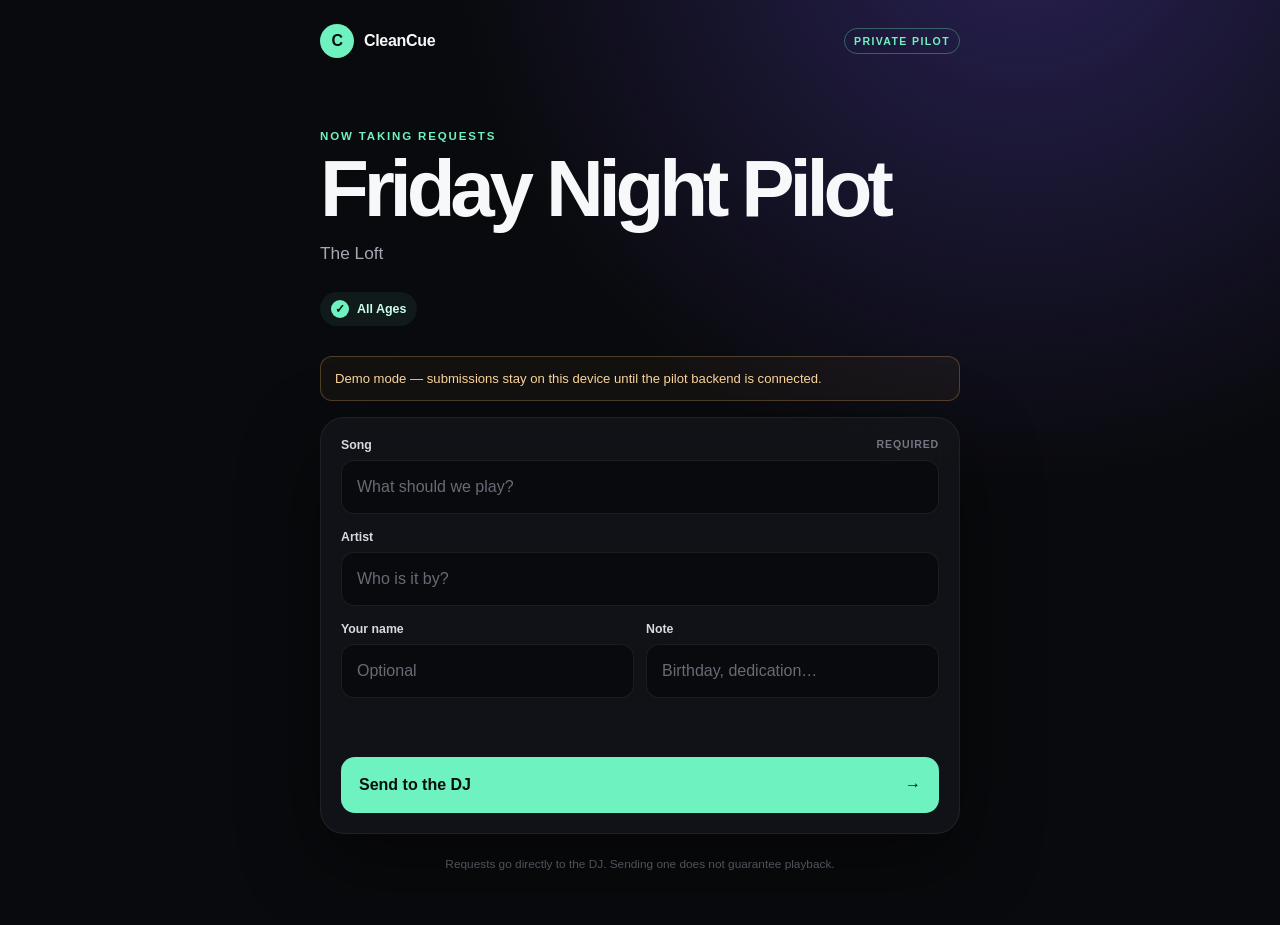
==== index.html @ ea178cd6 "Deploy CleanCue guest pilot" ====
<!doctype html>
<html lang="en">
  <head>
    <meta charset="UTF-8" />
    <meta name="viewport" content="width=device-width, initial-scale=1.0, viewport-fit=cover" />
    <meta name="theme-color" content="#090a0d" />
    <meta name="description" content="Send a private song request to the DJ with CleanCue." />
    <link rel="manifest" href="./manifest.webmanifest" />
    <link rel="icon" href="./icon.svg" type="image/svg+xml" />
    <title>Request a song • CleanCue</title>
    <script type="module" crossorigin src="./assets/index-B1wdtWfF.js"></script>
    <link rel="stylesheet" crossorigin href="./assets/index-32CovUu0.css">
  </head>
  <body>
    <main id="app"></main>
  </body>
</html>
---- assets/index-32CovUu0.css ----
:root{color-scheme:dark;font-family:Inter,ui-sans-serif,-apple-system,BlinkMacSystemFont,SF Pro Display,sans-serif;background:#090a0d;color:#f7f8fa}*{box-sizing:border-box}body{margin:0;min-height:100vh;background:radial-gradient(circle at 80% -10%,#282153 0,transparent 36rem),#090a0d}button,input{font:inherit}.shell{width:min(100%,680px);min-height:100vh;margin:0 auto;padding:max(24px,env(safe-area-inset-top)) 20px max(30px,env(safe-area-inset-bottom))}.brand{display:flex;align-items:center;gap:10px;font-weight:750;letter-spacing:-.02em}.mark{display:grid;place-items:center;width:34px;height:34px;border-radius:50%;background:#6ef2c0;color:#07100d}.pilot{margin-left:auto;color:#6ef2c0;font-size:.66rem;letter-spacing:.13em;border:1px solid #6ef2c055;border-radius:99px;padding:6px 9px}.hero{padding:72px 0 30px}.eyebrow{margin:0 0 9px;color:#6ef2c0;font-weight:800;font-size:.72rem;letter-spacing:.16em}h1{margin:0;font-size:clamp(2.75rem,13vw,5rem);line-height:.94;letter-spacing:-.065em}.venue{color:#a5a8b2;font-size:1.08rem}.profile{display:inline-flex;gap:8px;align-items:center;margin-top:10px;padding:8px 11px;border-radius:99px;background:#6ef2c012;color:#caffed;font-size:.78rem;font-weight:700}.shield{display:grid;place-items:center;width:18px;height:18px;border-radius:50%;background:#6ef2c0;color:#07100d}.demo{margin-bottom:16px;padding:12px 14px;border:1px solid #ffc36940;border-radius:12px;background:#ffc3690c;color:#ffd99e;font-size:.82rem;line-height:1.45}form,.state,.success{padding:20px;border:1px solid #ffffff10;border-radius:24px;background:#14161bcf;-webkit-backdrop-filter:blur(16px);backdrop-filter:blur(16px);box-shadow:0 28px 80px #0007}.field{margin-bottom:16px}label{display:flex;justify-content:space-between;margin-bottom:8px;font-size:.77rem;font-weight:750;color:#d8dae1}label span{font-size:.66rem;color:#737784;text-transform:uppercase;letter-spacing:.08em}input{width:100%;min-height:54px;padding:0 15px;border:1px solid #ffffff14;border-radius:13px;background:#090a0d;color:#fff;outline:none}input:focus{border-color:#6ef2c0;box-shadow:0 0 0 3px #6ef2c018}input::placeholder{color:#686b76}.two{display:grid;grid-template-columns:1fr 1fr;gap:12px}.trap{position:absolute;left:-9999px}.error{min-height:1.2em;color:#ff7e87;font-size:.85rem}button{display:flex;justify-content:space-between;align-items:center;width:100%;min-height:56px;padding:0 18px;border:0;border-radius:14px;background:#6ef2c0;color:#06100d;font-weight:800;cursor:pointer}button:disabled{opacity:.55;cursor:wait}.success{padding:38px 24px;text-align:center}.success-icon{display:grid;place-items:center;width:64px;height:64px;margin:0 auto 24px;border-radius:50%;background:#6ef2c0;color:#06100d;font-size:2rem}.success h2{font-size:2rem;margin:0 0 8px}.success p:not(.eyebrow),.state p{color:#a5a8b2}.success button{display:block;margin-top:26px;background:#24272e;color:#fff}.state{margin-top:70px}footer{padding:22px 8px;color:#666a75;text-align:center;font-size:.74rem;line-height:1.45}.skeleton{color:#777b86}@media(max-width:520px){.two{grid-template-columns:1fr;gap:0}.hero{padding-top:54px}}@media(prefers-reduced-motion:no-preference){form,.success{animation:rise .35s ease-out both}@keyframes rise{0%{opacity:0;transform:translateY(12px)}}}
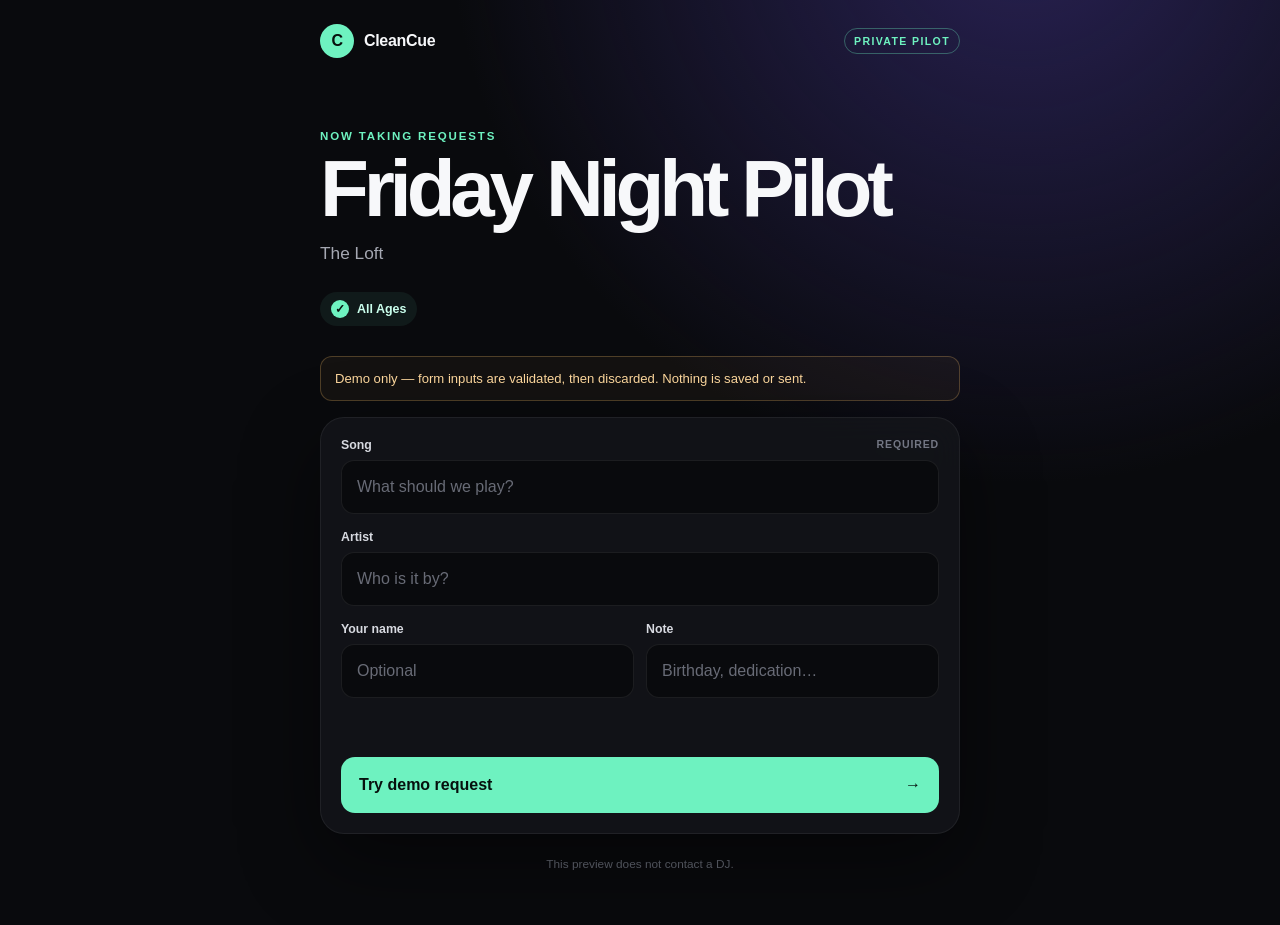
==== commit 34b02709: "Clarify guest demo submissions" ====
--- a/index.html
+++ b/index.html
@@ -8,7 +8,7 @@
     <link rel="manifest" href="./manifest.webmanifest" />
     <link rel="icon" href="./icon.svg" type="image/svg+xml" />
     <title>Request a song • CleanCue</title>
-    <script type="module" crossorigin src="./assets/index-B1wdtWfF.js"></script>
+    <script type="module" crossorigin src="./assets/index-iFq5GGFT.js"></script>
     <link rel="stylesheet" crossorigin href="./assets/index-32CovUu0.css">
   </head>
   <body>
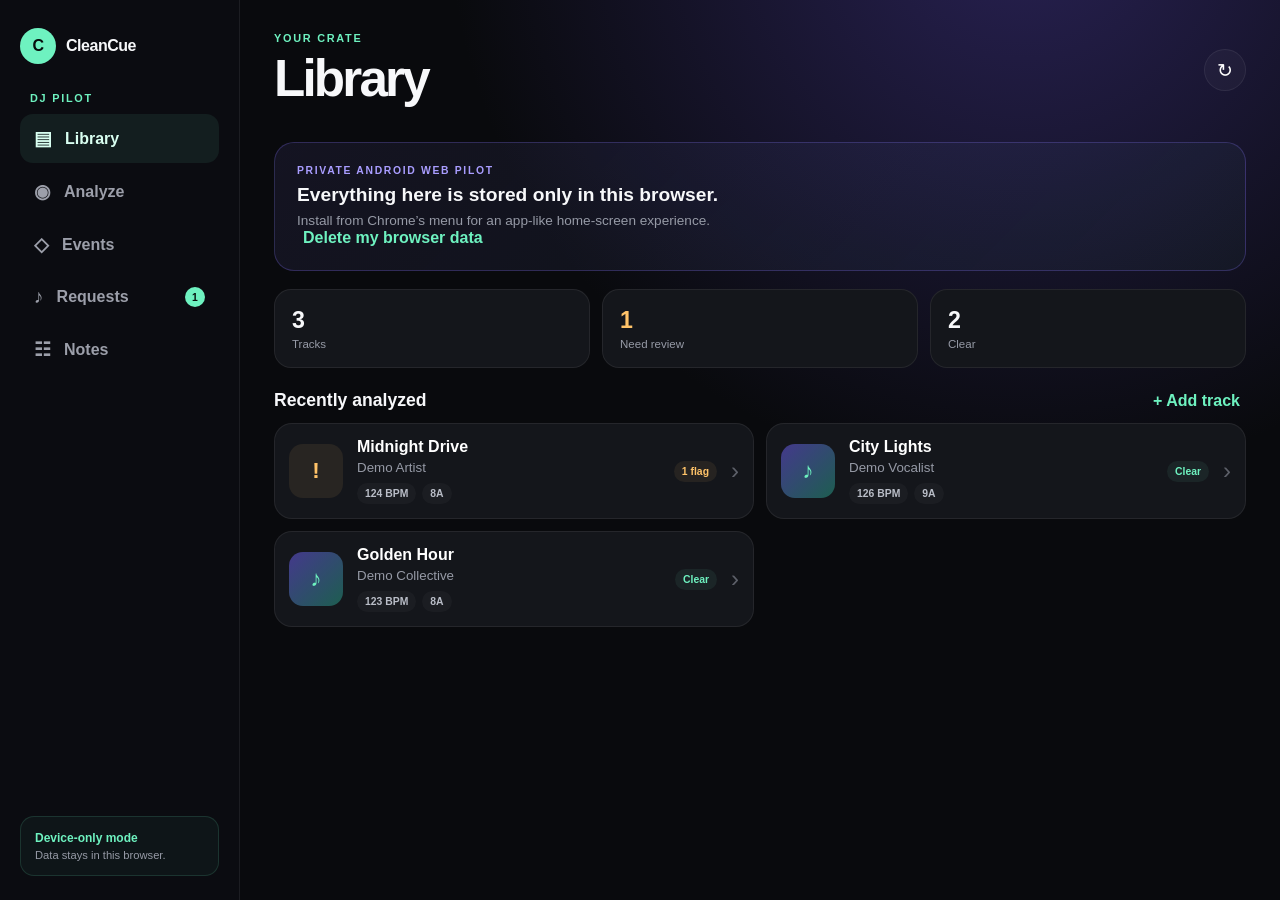
==== commit c827d599: "Launch Android DJ pilot PWA" ====
--- a/index.html
+++ b/index.html
@@ -4,15 +4,15 @@
     <meta charset="UTF-8" />
     <meta name="viewport" content="width=device-width, initial-scale=1.0, viewport-fit=cover" />
     <meta name="theme-color" content="#090a0d" />
-    <meta name="description" content="Send a private song request to the DJ with CleanCue." />
+    <meta name="description" content="CleanCue DJ pilot: lyric safety, BPM and key, mix suggestions, requests, events, and emcee notes." />
     <link rel="manifest" href="./manifest.webmanifest" />
     <link rel="icon" href="./icon.svg" type="image/svg+xml" />
-    <title>Request a song • CleanCue</title>
-    <script type="module" crossorigin src="./assets/index-iFq5GGFT.js"></script>
-    <link rel="stylesheet" crossorigin href="./assets/index-32CovUu0.css">
+    <link rel="apple-touch-icon" href="./icon-192.png" />
+    <title>CleanCue • DJ pilot</title>
+    <script type="module" crossorigin src="./assets/index-DtYG0jiW.js"></script>
+    <link rel="stylesheet" crossorigin href="./assets/index-B0iIdKpE.css">
   </head>
   <body>
     <main id="app"></main>
   </body>
 </html>
-
--- a/assets/index-B0iIdKpE.css
+++ b/assets/index-B0iIdKpE.css
@@ -0,0 +1 @@
+:root{color-scheme:dark;font-family:Inter,ui-sans-serif,-apple-system,BlinkMacSystemFont,SF Pro Display,sans-serif;background:#090a0d;color:#f7f8fa;--mint:#6ef2c0;--violet:#8976ff;--panel:#14161b;--muted:#969aa6;--line:#ffffff12;--warning:#ffc369;--danger:#ff7e87}*{box-sizing:border-box}body{margin:0;min-height:100vh;background:radial-gradient(circle at 80% -10%,#282153 0,transparent 36rem),#090a0d}button,input,textarea,select{font:inherit}button{cursor:pointer}.brand{display:flex;align-items:center;gap:10px;font-weight:800;letter-spacing:-.03em}.mark{display:grid;place-items:center;width:36px;height:36px;border-radius:50%;background:var(--mint);color:#07100d}.dj-app{min-height:100vh}.sidebar{position:fixed;inset:0 auto 0 0;width:240px;padding:28px 20px;background:#0d0e12e8;border-right:1px solid var(--line);-webkit-backdrop-filter:blur(18px);backdrop-filter:blur(18px);z-index:5}.pilot-label,.eyebrow{color:var(--mint);font-size:.68rem;font-weight:850;letter-spacing:.16em}.pilot-label{margin:28px 10px 10px}.nav-item{display:flex;align-items:center;gap:13px;width:100%;padding:13px 14px;margin:4px 0;border:0;border-radius:13px;background:transparent;color:#9c9faa;font-weight:700;text-align:left}.nav-item span{font-size:1.2rem}.nav-item.active{background:#6ef2c014;color:#d9fff1}.nav-item b,.bottom-nav b{margin-left:auto;display:grid;place-items:center;min-width:20px;height:20px;padding:0 6px;border-radius:10px;background:var(--mint);color:#07100d;font-size:.65rem}.local-card{position:absolute;left:20px;right:20px;bottom:24px;padding:14px;border:1px solid #6ef2c024;border-radius:14px;background:#6ef2c00a}.local-card strong,.local-card span{display:block}.local-card strong{font-size:.75rem;color:var(--mint)}.local-card span{margin-top:4px;font-size:.7rem;color:var(--muted)}.workspace{margin-left:240px;min-height:100vh}.topbar{display:flex;justify-content:space-between;align-items:center;max-width:1100px;margin:auto;padding:32px 34px 12px}.topbar p{margin:0 0 5px}.topbar h1{margin:0;font-size:clamp(2rem,4vw,3.4rem);letter-spacing:-.055em}.content{max-width:1100px;margin:auto;padding:22px 34px 80px}.icon-button{display:grid;place-items:center;width:42px;height:42px;border:1px solid var(--line);border-radius:50%;background:#ffffff08;color:#fff;font-size:1.2rem}.mode-banner{padding:22px;border:1px solid #8976ff40;border-radius:20px;background:linear-gradient(135deg,#8976ff17,#6ef2c009)}.mode-banner span{display:block;color:#a99dff;font-size:.65rem;font-weight:850;letter-spacing:.16em}.mode-banner strong{display:block;margin-top:8px;font-size:1.2rem}.mode-banner p{margin:7px 0 0;color:var(--muted);font-size:.85rem}.stats{display:grid;grid-template-columns:repeat(3,1fr);gap:12px;margin:18px 0}.stat{padding:17px;border:1px solid var(--line);border-radius:17px;background:var(--panel)}.stat strong,.stat span{display:block}.stat strong{font-size:1.45rem}.stat span{margin-top:4px;color:var(--muted);font-size:.72rem}.stat.warning strong{color:var(--warning)}.section-row{display:flex;align-items:center;justify-content:space-between;gap:16px;margin:22px 0 12px}.section-row h2,.panel h2{margin:0;font-size:1.1rem}.text-button{width:auto;border:0;background:none;color:var(--mint);font-weight:750}.track-list,.event-list,.request-list,.notes-grid{display:grid;gap:12px}.track-card{display:grid;grid-template-columns:auto 1fr auto auto;align-items:center;gap:14px;width:100%;padding:14px;border:1px solid var(--line);border-radius:18px;background:var(--panel);color:#fff;text-align:left}.art{display:grid;place-items:center;width:54px;height:54px;border-radius:14px;background:linear-gradient(135deg,#44398c,#1d5e50);color:var(--mint);font-size:1.4rem;font-weight:900}.art.flagged{background:#ffc36916;color:var(--warning)}.art.big{width:86px;height:86px;border-radius:22px;font-size:2rem}.track-main strong,.track-main small{display:block}.track-main small{margin-top:4px;color:var(--muted)}.chips{display:flex;gap:6px;margin-top:8px}.chips i,.track-status{padding:5px 8px;border-radius:99px;background:#ffffff08;color:#b9bdc7;font-size:.65rem;font-style:normal;font-weight:750}.track-status.clear{background:#6ef2c012;color:var(--mint)}.track-status.warn{background:#ffc36913;color:var(--warning)}.chevron{color:#5d6069;font-size:1.5rem}.panel,.event-card,.request-card,.note-card{padding:20px;border:1px solid var(--line);border-radius:20px;background:var(--panel)}.back{margin-bottom:16px}.detail-hero{display:flex;align-items:center;gap:18px;padding:12px 0 6px}.detail-hero h2{margin:0;font-size:2rem}.detail-hero p:not(.eyebrow){margin:6px 0;color:var(--muted)}.hit,.mix-row{display:flex;justify-content:space-between;align-items:center;width:100%;padding:13px 0;border:0;border-top:1px solid var(--line);background:none;color:#fff;text-align:left}.hit span strong,.hit span small,.mix-row span strong,.mix-row span small{display:block}.hit small,.mix-row small{margin-top:3px;color:var(--muted)}.hit time,.mix-row b{color:var(--mint)}.privacy-strip,.demo-banner{padding:13px 15px;margin-bottom:14px;border:1px solid #6ef2c02c;border-radius:13px;background:#6ef2c00c;color:#caffed;font-size:.78rem}.form-stack{display:grid;gap:15px}.form-stack label,.guest-card label{display:grid;gap:7px;color:#d8dae1;font-size:.75rem;font-weight:750}.form-stack input,.form-stack textarea,.form-stack select,.guest-card input{width:100%;min-height:50px;padding:12px 14px;border:1px solid #ffffff14;border-radius:12px;background:#090a0d;color:#fff;outline:none}.form-stack textarea{resize:vertical}.form-stack input:focus,.form-stack textarea:focus,.form-stack select:focus,.guest-card input:focus{border-color:var(--mint);box-shadow:0 0 0 3px #6ef2c018}.two{display:grid;grid-template-columns:1fr 1fr;gap:12px}.muted{color:var(--muted);font-size:.82rem;line-height:1.5}.primary,.secondary{display:flex;justify-content:center;align-items:center;gap:10px;min-height:50px;padding:0 16px;border:0;border-radius:12px;background:var(--mint);color:#06100d;font-weight:850}.secondary{border:1px solid var(--line);background:#24272e;color:#fff}.event-card{display:grid;gap:16px}.event-head{display:flex;gap:11px}.event-head small{color:var(--mint);font-weight:850}.event-head h2{margin:4px 0}.event-head p{margin:0;color:var(--muted)}.live-dot{width:10px;height:10px;margin-top:5px;border-radius:50%;background:var(--mint);box-shadow:0 0 16px var(--mint)}.live-dot.paused{background:var(--warning);box-shadow:none}.event-meta,.event-actions{display:flex;gap:12px}.event-meta{color:var(--muted);font-size:.76rem}.event-actions>*{flex:1}.toggle-row{display:flex!important;align-items:center!important;justify-content:space-between}.toggle-row input{position:absolute;opacity:0}.toggle-row i{width:46px;height:26px;padding:3px;border-radius:99px;background:#353841}.toggle-row i:after{content:"";display:block;width:20px;height:20px;border-radius:50%;background:#fff;transition:.2s}.toggle-row input:checked+i{background:var(--mint)}.toggle-row input:checked+i:after{transform:translate(20px);background:#07100d}.status-tabs{display:flex;gap:7px;overflow:auto;margin-bottom:16px}.status-tabs button{display:flex;gap:7px;white-space:nowrap;padding:9px 12px;border:1px solid var(--line);border-radius:99px;background:#ffffff06;color:var(--muted)}.status-tabs button.active{background:#6ef2c012;color:var(--mint);border-color:#6ef2c034}.request-card h2{margin:3px 0}.request-card p{margin:5px 0;color:var(--muted)}.request-card blockquote{margin:14px 0;padding:10px 13px;border-left:2px solid var(--violet);background:#ffffff05;color:#c4c6ce}.request-actions{display:flex;gap:10px;margin-top:18px}.request-actions>*{flex:1}.empty{text-align:center;padding:60px 20px;color:var(--muted)}.empty span{font-size:2.5rem;color:#555}.note-card.pinned{border-color:#8976ff55}.note-card>span{color:var(--violet);font-size:.64rem;font-weight:850;letter-spacing:.15em}.note-card h2{margin:8px 0}.note-card p{color:#c5c7ce;line-height:1.5}.check-row{display:flex!important;align-items:center;gap:8px!important;padding-top:24px}.check-row input{width:20px;min-height:20px}.bottom-nav{display:none}.toast{position:fixed;left:50%;bottom:24px;z-index:20;transform:translate(-50%);padding:12px 18px;border:1px solid #6ef2c040;border-radius:99px;background:#16221e;color:#d9fff1;box-shadow:0 12px 40px #0008;font-size:.8rem}dialog{width:min(92vw,480px);padding:0;border:1px solid var(--line);border-radius:22px;background:var(--panel);color:#fff}dialog::backdrop{background:#000b;-webkit-backdrop-filter:blur(4px);backdrop-filter:blur(4px)}dialog form{padding:20px}.guest-shell{width:min(100%,680px);min-height:100vh;margin:auto;padding:max(24px,env(safe-area-inset-top)) 20px max(30px,env(safe-area-inset-bottom))}.pilot{margin-left:auto;color:var(--mint);font-size:.66rem;letter-spacing:.13em;border:1px solid #6ef2c055;border-radius:99px;padding:6px 9px}.guest-hero{padding:70px 0 28px}.guest-hero h1{margin:0;font-size:clamp(2.75rem,13vw,5rem);line-height:.94;letter-spacing:-.065em}.venue{color:#a5a8b2;font-size:1.08rem}.profile{display:inline-flex;gap:8px;align-items:center;padding:8px 11px;border-radius:99px;background:#6ef2c012;color:#caffed;font-size:.78rem;font-weight:700}.shield{display:grid;place-items:center;width:18px;height:18px;border-radius:50%;background:var(--mint);color:#07100d}.guest-card{display:grid;gap:16px;padding:20px;border:1px solid var(--line);border-radius:24px;background:#14161bcf;box-shadow:0 28px 80px #0007}.guest-card label span{color:#737784}.form-error{min-height:1em;margin:0;color:var(--danger);font-size:.8rem}.trap{position:absolute;left:-9999px}.success{text-align:center;padding:38px 24px}.success-icon{display:grid;place-items:center;width:64px;height:64px;margin:auto;border-radius:50%;background:var(--mint);color:#06100d;font-size:2rem}.guest-shell footer{padding:22px 8px;color:#666a75;text-align:center;font-size:.74rem}.skeleton{color:#777b86}@media(max-width:760px){.sidebar{display:none}.workspace{margin:0}.topbar{padding:calc(20px + env(safe-area-inset-top)) 18px 8px}.topbar h1{font-size:2.35rem}.content{padding:16px 16px calc(105px + env(safe-area-inset-bottom))}.bottom-nav{position:fixed;left:0;right:0;bottom:0;z-index:10;display:grid;grid-template-columns:repeat(5,1fr);padding:7px 5px calc(7px + env(safe-area-inset-bottom));border-top:1px solid var(--line);background:#0d0e12f4;-webkit-backdrop-filter:blur(18px);backdrop-filter:blur(18px)}.bottom-nav button{position:relative;display:grid;place-items:center;gap:3px;padding:5px 0;border:0;background:none;color:#737782}.bottom-nav button>span{font-size:1.15rem}.bottom-nav small{font-size:.58rem}.bottom-nav button.active{color:var(--mint)}.bottom-nav b{position:absolute;top:0;right:12%;min-width:17px;height:17px}.stats{gap:8px}.stat{padding:13px}.stat strong{font-size:1.15rem}.track-card{grid-template-columns:auto 1fr auto;padding:12px;gap:11px}.track-status,.chevron{display:none}.art{width:48px;height:48px}.two{grid-template-columns:1fr}.event-actions,.request-actions{flex-direction:column}.detail-hero h2{font-size:1.6rem}.mode-banner{padding:17px}.check-row{padding-top:0}.toast{bottom:90px;white-space:nowrap}.notes-grid{grid-template-columns:1fr}}@media(min-width:900px){.track-list,.event-list,.notes-grid{grid-template-columns:1fr 1fr}}@media(prefers-reduced-motion:no-preference){.content>*{animation:rise .28s ease-out both}@keyframes rise{0%{opacity:0;transform:translateY(8px)}}}
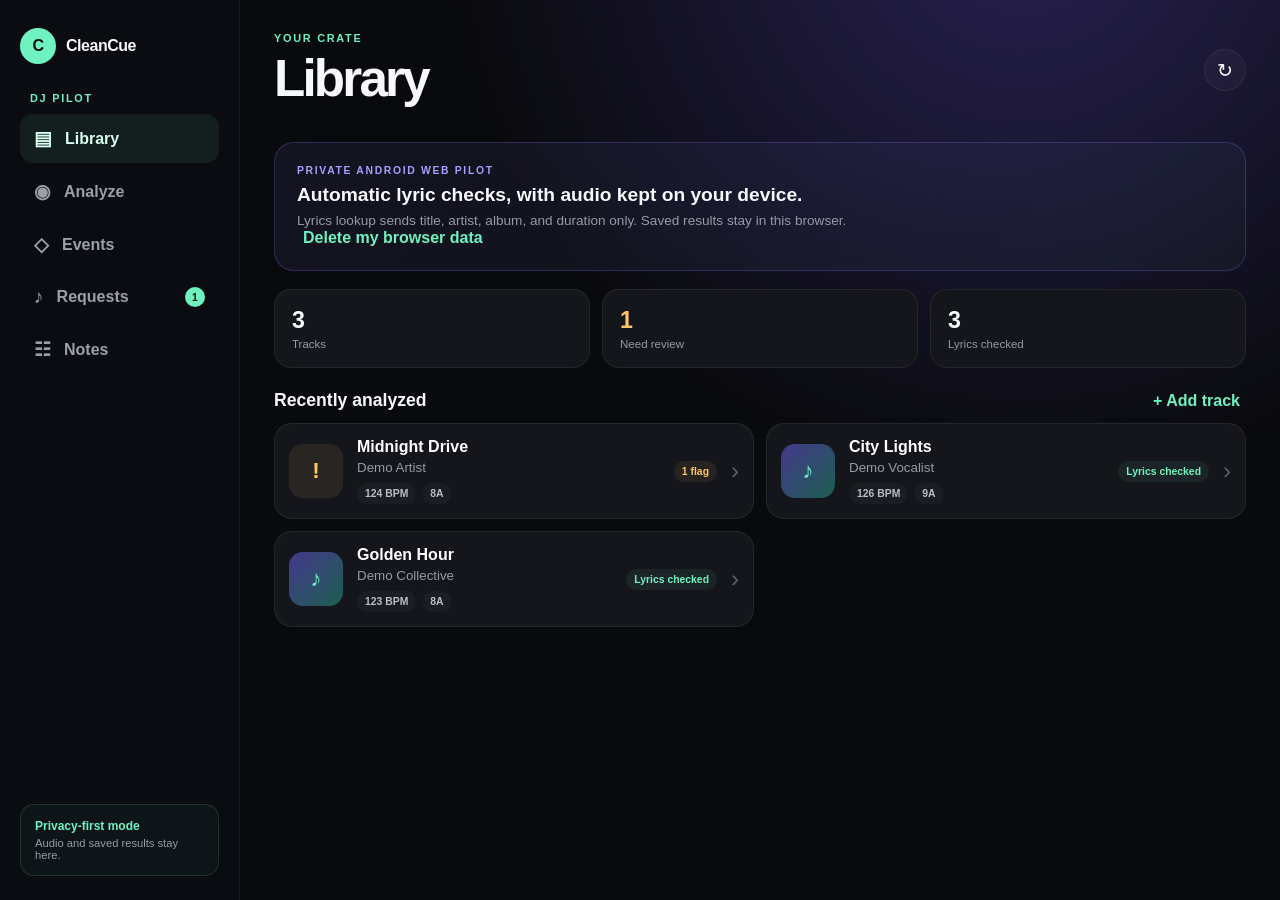
==== commit 06c0ae5c: "Ship automatic lyrics DJ workflow" ====
--- a/index.html
+++ b/index.html
@@ -9,8 +9,8 @@
     <link rel="icon" href="./icon.svg" type="image/svg+xml" />
     <link rel="apple-touch-icon" href="./icon-192.png" />
     <title>CleanCue • DJ pilot</title>
-    <script type="module" crossorigin src="./assets/index-DtYG0jiW.js"></script>
-    <link rel="stylesheet" crossorigin href="./assets/index-B0iIdKpE.css">
+    <script type="module" crossorigin src="./assets/index-UFOsuap5.js"></script>
+    <link rel="stylesheet" crossorigin href="./assets/index-BhBQ4tqk.css">
   </head>
   <body>
     <main id="app"></main>
--- a/assets/index-BhBQ4tqk.css
+++ b/assets/index-BhBQ4tqk.css
@@ -0,0 +1 @@
+:root{color-scheme:dark;font-family:Inter,ui-sans-serif,-apple-system,BlinkMacSystemFont,SF Pro Display,sans-serif;background:#090a0d;color:#f7f8fa;--mint:#6ef2c0;--violet:#8976ff;--panel:#14161b;--muted:#969aa6;--line:#ffffff12;--warning:#ffc369;--danger:#ff7e87}*{box-sizing:border-box}[hidden]{display:none!important}body{margin:0;min-height:100vh;background:radial-gradient(circle at 80% -10%,#282153 0,transparent 36rem),#090a0d}button,input,textarea,select{font:inherit}button{cursor:pointer}.brand{display:flex;align-items:center;gap:10px;font-weight:800;letter-spacing:-.03em}.mark{display:grid;place-items:center;width:36px;height:36px;border-radius:50%;background:var(--mint);color:#07100d}.dj-app{min-height:100vh}.sidebar{position:fixed;inset:0 auto 0 0;width:240px;padding:28px 20px;background:#0d0e12e8;border-right:1px solid var(--line);-webkit-backdrop-filter:blur(18px);backdrop-filter:blur(18px);z-index:5}.pilot-label,.eyebrow{color:var(--mint);font-size:.68rem;font-weight:850;letter-spacing:.16em}.pilot-label{margin:28px 10px 10px}.nav-item{display:flex;align-items:center;gap:13px;width:100%;padding:13px 14px;margin:4px 0;border:0;border-radius:13px;background:transparent;color:#9c9faa;font-weight:700;text-align:left}.nav-item span{font-size:1.2rem}.nav-item.active{background:#6ef2c014;color:#d9fff1}.nav-item b,.bottom-nav b{margin-left:auto;display:grid;place-items:center;min-width:20px;height:20px;padding:0 6px;border-radius:10px;background:var(--mint);color:#07100d;font-size:.65rem}.local-card{position:absolute;left:20px;right:20px;bottom:24px;padding:14px;border:1px solid #6ef2c024;border-radius:14px;background:#6ef2c00a}.local-card strong,.local-card span{display:block}.local-card strong{font-size:.75rem;color:var(--mint)}.local-card span{margin-top:4px;font-size:.7rem;color:var(--muted)}.workspace{margin-left:240px;min-height:100vh}.topbar{display:flex;justify-content:space-between;align-items:center;max-width:1100px;margin:auto;padding:32px 34px 12px}.topbar p{margin:0 0 5px}.topbar h1{margin:0;font-size:clamp(2rem,4vw,3.4rem);letter-spacing:-.055em}.content{max-width:1100px;margin:auto;padding:22px 34px 80px}.icon-button{display:grid;place-items:center;width:42px;height:42px;border:1px solid var(--line);border-radius:50%;background:#ffffff08;color:#fff;font-size:1.2rem}.mode-banner{padding:22px;border:1px solid #8976ff40;border-radius:20px;background:linear-gradient(135deg,#8976ff17,#6ef2c009)}.mode-banner span{display:block;color:#a99dff;font-size:.65rem;font-weight:850;letter-spacing:.16em}.mode-banner strong{display:block;margin-top:8px;font-size:1.2rem}.mode-banner p{margin:7px 0 0;color:var(--muted);font-size:.85rem}.stats{display:grid;grid-template-columns:repeat(3,1fr);gap:12px;margin:18px 0}.stat{padding:17px;border:1px solid var(--line);border-radius:17px;background:var(--panel)}.stat strong,.stat span{display:block}.stat strong{font-size:1.45rem}.stat span{margin-top:4px;color:var(--muted);font-size:.72rem}.stat.warning strong{color:var(--warning)}.section-row{display:flex;align-items:center;justify-content:space-between;gap:16px;margin:22px 0 12px}.section-row h2,.panel h2{margin:0;font-size:1.1rem}.text-button{width:auto;border:0;background:none;color:var(--mint);font-weight:750}.track-list,.event-list,.request-list,.notes-grid{display:grid;gap:12px}.track-card{display:grid;grid-template-columns:auto 1fr auto auto;align-items:center;gap:14px;width:100%;padding:14px;border:1px solid var(--line);border-radius:18px;background:var(--panel);color:#fff;text-align:left}.art{display:grid;place-items:center;width:54px;height:54px;border-radius:14px;background:linear-gradient(135deg,#44398c,#1d5e50);color:var(--mint);font-size:1.4rem;font-weight:900}.art.flagged{background:#ffc36916;color:var(--warning)}.art.big{width:86px;height:86px;border-radius:22px;font-size:2rem}.track-main strong,.track-main small{display:block}.track-main small{margin-top:4px;color:var(--muted)}.chips{display:flex;gap:6px;margin-top:8px}.chips i,.track-status{padding:5px 8px;border-radius:99px;background:#ffffff08;color:#b9bdc7;font-size:.65rem;font-style:normal;font-weight:750}.track-status.clear{background:#6ef2c012;color:var(--mint)}.track-status.warn{background:#ffc36913;color:var(--warning)}.chevron{color:#5d6069;font-size:1.5rem}.panel,.event-card,.request-card,.note-card{padding:20px;border:1px solid var(--line);border-radius:20px;background:var(--panel)}.back{margin-bottom:16px}.detail-hero{display:flex;align-items:center;gap:18px;padding:12px 0 6px}.detail-hero h2{margin:0;font-size:2rem}.detail-hero p:not(.eyebrow){margin:6px 0;color:var(--muted)}.hit,.mix-row{display:flex;justify-content:space-between;align-items:center;width:100%;padding:13px 0;border:0;border-top:1px solid var(--line);background:none;color:#fff;text-align:left}.hit span strong,.hit span small,.mix-row span strong,.mix-row span small{display:block}.hit small,.mix-row small{margin-top:3px;color:var(--muted)}.hit time,.mix-row b{color:var(--mint)}.privacy-strip,.demo-banner{padding:13px 15px;margin-bottom:14px;border:1px solid #6ef2c02c;border-radius:13px;background:#6ef2c00c;color:#caffed;font-size:.78rem}.form-stack{display:grid;gap:15px}.form-stack label,.guest-card label{display:grid;gap:7px;color:#d8dae1;font-size:.75rem;font-weight:750}.form-stack input,.form-stack textarea,.form-stack select,.guest-card input{width:100%;min-height:50px;padding:12px 14px;border:1px solid #ffffff14;border-radius:12px;background:#090a0d;color:#fff;outline:none}.form-stack textarea{resize:vertical}.form-stack input:focus,.form-stack textarea:focus,.form-stack select:focus,.guest-card input:focus{border-color:var(--mint);box-shadow:0 0 0 3px #6ef2c018}.two{display:grid;grid-template-columns:1fr 1fr;gap:12px}.muted{color:var(--muted);font-size:.82rem;line-height:1.5}.primary,.secondary{display:flex;justify-content:center;align-items:center;gap:10px;min-height:50px;padding:0 16px;border:0;border-radius:12px;background:var(--mint);color:#06100d;font-weight:850}.secondary{border:1px solid var(--line);background:#24272e;color:#fff}.event-card{display:grid;gap:16px}.event-head{display:flex;gap:11px}.event-head small{color:var(--mint);font-weight:850}.event-head h2{margin:4px 0}.event-head p{margin:0;color:var(--muted)}.live-dot{width:10px;height:10px;margin-top:5px;border-radius:50%;background:var(--mint);box-shadow:0 0 16px var(--mint)}.live-dot.paused{background:var(--warning);box-shadow:none}.event-meta,.event-actions{display:flex;gap:12px}.event-meta{color:var(--muted);font-size:.76rem}.event-actions>*{flex:1}.toggle-row{display:flex!important;align-items:center!important;justify-content:space-between}.toggle-row input{position:absolute;opacity:0}.toggle-row i{width:46px;height:26px;padding:3px;border-radius:99px;background:#353841}.toggle-row i:after{content:"";display:block;width:20px;height:20px;border-radius:50%;background:#fff;transition:.2s}.toggle-row input:checked+i{background:var(--mint)}.toggle-row input:checked+i:after{transform:translate(20px);background:#07100d}.status-tabs{display:flex;gap:7px;overflow:auto;margin-bottom:16px}.status-tabs button{display:flex;gap:7px;white-space:nowrap;padding:9px 12px;border:1px solid var(--line);border-radius:99px;background:#ffffff06;color:var(--muted)}.status-tabs button.active{background:#6ef2c012;color:var(--mint);border-color:#6ef2c034}.request-card h2{margin:3px 0}.request-card p{margin:5px 0;color:var(--muted)}.request-card blockquote{margin:14px 0;padding:10px 13px;border-left:2px solid var(--violet);background:#ffffff05;color:#c4c6ce}.request-actions{display:flex;gap:10px;margin-top:18px}.request-actions>*{flex:1}.empty{text-align:center;padding:60px 20px;color:var(--muted)}.empty span{font-size:2.5rem;color:#555}.note-card.pinned{border-color:#8976ff55}.note-card>span{color:var(--violet);font-size:.64rem;font-weight:850;letter-spacing:.15em}.note-card h2{margin:8px 0}.note-card p{color:#c5c7ce;line-height:1.5}.check-row{display:flex!important;align-items:center;gap:8px!important;padding-top:24px}.check-row input{width:20px;min-height:20px}.bottom-nav{display:none}.toast{position:fixed;left:50%;bottom:24px;z-index:20;transform:translate(-50%);padding:12px 18px;border:1px solid #6ef2c040;border-radius:99px;background:#16221e;color:#d9fff1;box-shadow:0 12px 40px #0008;font-size:.8rem}dialog{width:min(92vw,480px);padding:0;border:1px solid var(--line);border-radius:22px;background:var(--panel);color:#fff}dialog::backdrop{background:#000b;-webkit-backdrop-filter:blur(4px);backdrop-filter:blur(4px)}dialog form{padding:20px}.guest-shell{width:min(100%,680px);min-height:100vh;margin:auto;padding:max(24px,env(safe-area-inset-top)) 20px max(30px,env(safe-area-inset-bottom))}.pilot{margin-left:auto;color:var(--mint);font-size:.66rem;letter-spacing:.13em;border:1px solid #6ef2c055;border-radius:99px;padding:6px 9px}.guest-hero{padding:70px 0 28px}.guest-hero h1{margin:0;font-size:clamp(2.75rem,13vw,5rem);line-height:.94;letter-spacing:-.065em}.venue{color:#a5a8b2;font-size:1.08rem}.profile{display:inline-flex;gap:8px;align-items:center;padding:8px 11px;border-radius:99px;background:#6ef2c012;color:#caffed;font-size:.78rem;font-weight:700}.shield{display:grid;place-items:center;width:18px;height:18px;border-radius:50%;background:var(--mint);color:#07100d}.guest-card{display:grid;gap:16px;padding:20px;border:1px solid var(--line);border-radius:24px;background:#14161bcf;box-shadow:0 28px 80px #0007}.guest-card label span{color:#737784}.form-error{min-height:1em;margin:0;color:var(--danger);font-size:.8rem}.trap{position:absolute;left:-9999px}.success{text-align:center;padding:38px 24px}.success-icon{display:grid;place-items:center;width:64px;height:64px;margin:auto;border-radius:50%;background:var(--mint);color:#06100d;font-size:2rem}.guest-shell footer{padding:22px 8px;color:#666a75;text-align:center;font-size:.74rem}.skeleton{color:#777b86}@media(max-width:760px){.sidebar{display:none}.workspace{margin:0}.topbar{padding:calc(20px + env(safe-area-inset-top)) 18px 8px}.topbar h1{font-size:2.35rem}.content{padding:16px 16px calc(105px + env(safe-area-inset-bottom))}.bottom-nav{position:fixed;left:0;right:0;bottom:0;z-index:10;display:grid;grid-template-columns:repeat(5,1fr);padding:7px 5px calc(7px + env(safe-area-inset-bottom));border-top:1px solid var(--line);background:#0d0e12f4;-webkit-backdrop-filter:blur(18px);backdrop-filter:blur(18px)}.bottom-nav button{position:relative;display:grid;place-items:center;gap:3px;padding:5px 0;border:0;background:none;color:#737782}.bottom-nav button>span{font-size:1.15rem}.bottom-nav small{font-size:.58rem}.bottom-nav button.active{color:var(--mint)}.bottom-nav b{position:absolute;top:0;right:12%;min-width:17px;height:17px}.stats{gap:8px}.stat{padding:13px}.stat strong{font-size:1.15rem}.track-card{grid-template-columns:auto 1fr auto;padding:12px;gap:11px}.track-status,.chevron{display:none}.art{width:48px;height:48px}.two{grid-template-columns:1fr}.event-actions,.request-actions{flex-direction:column}.detail-hero h2{font-size:1.6rem}.mode-banner{padding:17px}.check-row{padding-top:0}.toast{bottom:90px;white-space:nowrap}.notes-grid{grid-template-columns:1fr}}@media(min-width:900px){.track-list,.event-list,.notes-grid{grid-template-columns:1fr 1fr}}@media(prefers-reduced-motion:no-preference){.content>*{animation:rise .28s ease-out both}@keyframes rise{0%{opacity:0;transform:translateY(8px)}}}button:disabled{cursor:wait;opacity:.62}.track-status.unverified{background:#ffffff0b;color:#b6bac4}.source-line{margin:8px 0 16px;color:#9196a2;font-size:.72rem;line-height:1.45}.explicit-word{color:var(--warning);font-size:1.02rem}.result-note{margin:14px 0 0}.lookup-warning{padding:10px 12px;border:1px solid #ffc36931;border-radius:11px;background:#ffc3690c;color:#ffd59a;font-size:.78rem}.lookup-option{display:flex!important;grid-template-columns:none!important;align-items:flex-start;gap:12px!important;padding:15px;border:1px solid #6ef2c02c;border-radius:14px;background:#6ef2c009}.lookup-option>input{flex:0 0 auto;width:20px!important;min-height:20px!important;margin:2px 0 0}.lookup-option>span{display:grid;gap:4px}.lookup-option strong{color:#e9fff7;font-size:.84rem}.lookup-option small{color:var(--muted);font-weight:500;line-height:1.45}.form-stack details{padding:13px 14px;border:1px solid var(--line);border-radius:13px;background:#ffffff04}.form-stack summary{cursor:pointer;color:#d8dae1;font-size:.78rem;font-weight:800}.form-stack details[open] summary{margin-bottom:14px}.form-status{min-height:1em;margin:0;color:var(--mint);font-size:.8rem}.lyric-panel .section-row{margin-top:0}.lyric-panel .track-status{display:inline-block}.bottom-nav small{color:#aeb2bd;font-size:.66rem}.bottom-nav button.active small{color:var(--mint)}.toggle-row input:focus-visible+i{outline:2px solid var(--mint);outline-offset:3px}
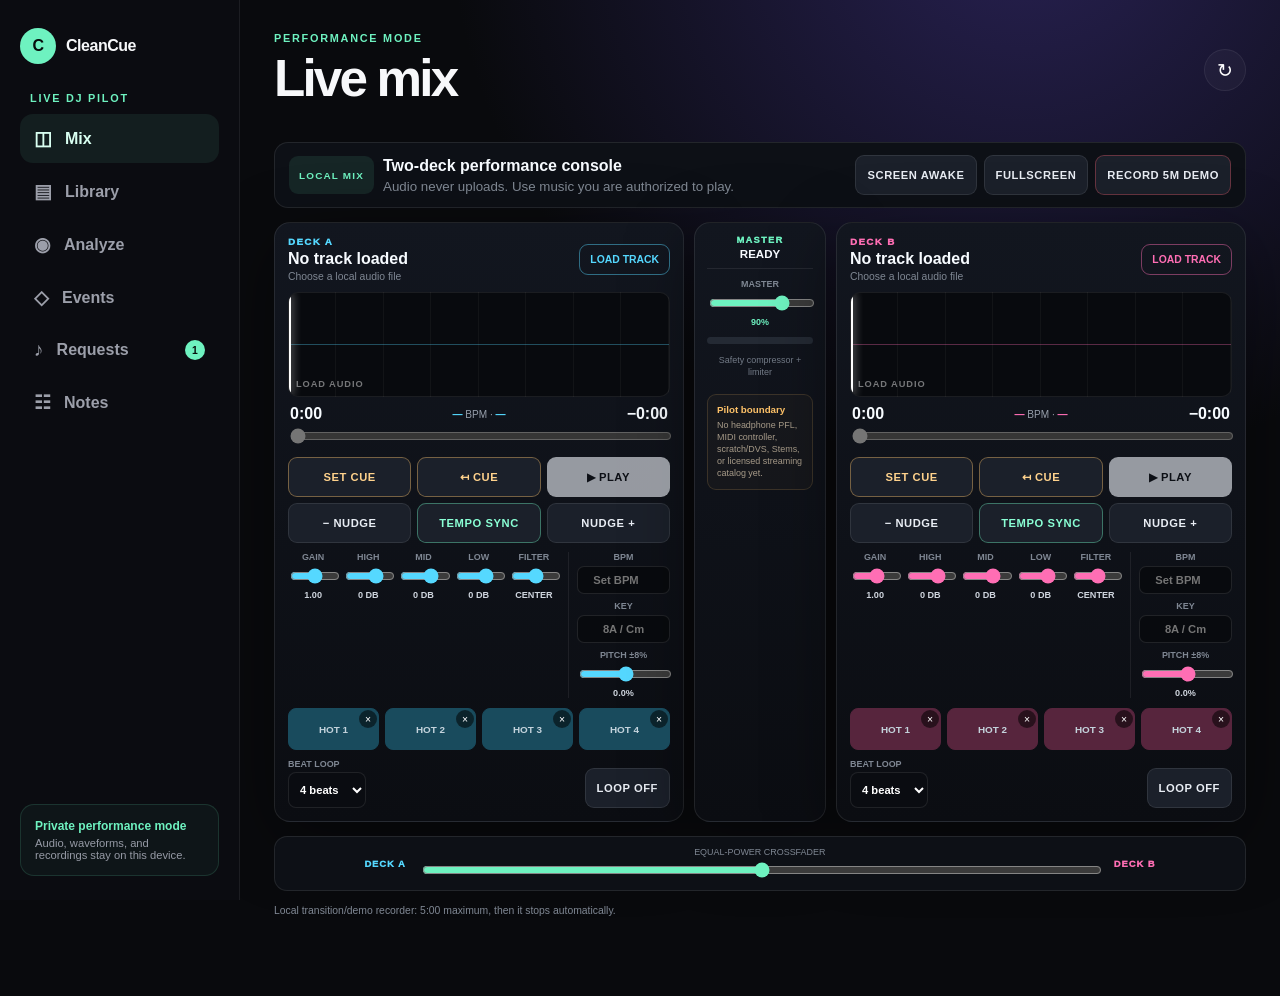
==== commit 7093770d: "Launch live two-deck DJ console" ====
--- a/index.html
+++ b/index.html
@@ -4,13 +4,14 @@
     <meta charset="UTF-8" />
     <meta name="viewport" content="width=device-width, initial-scale=1.0, viewport-fit=cover" />
     <meta name="theme-color" content="#090a0d" />
-    <meta name="description" content="CleanCue DJ pilot: lyric safety, BPM and key, mix suggestions, requests, events, and emcee notes." />
+    <meta http-equiv="Content-Security-Policy" content="default-src 'self'; script-src 'self'; style-src 'self'; img-src 'self' data:; font-src 'self' data:; connect-src 'self' https://lrclib.net https://nwtlufetnenackqpdphq.supabase.co wss://nwtlufetnenackqpdphq.supabase.co; media-src 'self' blob:; worker-src 'self'; object-src 'none'; base-uri 'none'; frame-src 'none'; form-action 'self';" />
+    <meta name="description" content="CleanCue: private two-deck DJ mixing, explicit lyric review, BPM and key analysis, mix suggestions, live guest requests, events, and emcee notes." />
     <link rel="manifest" href="./manifest.webmanifest" />
     <link rel="icon" href="./icon.svg" type="image/svg+xml" />
     <link rel="apple-touch-icon" href="./icon-192.png" />
-    <title>CleanCue • DJ pilot</title>
-    <script type="module" crossorigin src="./assets/index-UFOsuap5.js"></script>
-    <link rel="stylesheet" crossorigin href="./assets/index-BhBQ4tqk.css">
+    <title>CleanCue • Live DJ console</title>
+    <script type="module" crossorigin src="./assets/index-BWrl9Krn.js"></script>
+    <link rel="stylesheet" crossorigin href="./assets/index-DbwvBn8F.css">
   </head>
   <body>
     <main id="app"></main>
--- a/assets/index-DbwvBn8F.css
+++ b/assets/index-DbwvBn8F.css
@@ -0,0 +1 @@
+:root{color-scheme:dark;font-family:Inter,ui-sans-serif,-apple-system,BlinkMacSystemFont,SF Pro Display,sans-serif;background:#090a0d;color:#f7f8fa;--mint:#6ef2c0;--violet:#8976ff;--panel:#14161b;--muted:#969aa6;--line:#ffffff12;--warning:#ffc369;--danger:#ff7e87}*{box-sizing:border-box}[hidden]{display:none!important}body{margin:0;min-height:100vh;background:radial-gradient(circle at 80% -10%,#282153 0,transparent 36rem),#090a0d}button,input,textarea,select{font:inherit}button{cursor:pointer}.brand{display:flex;align-items:center;gap:10px;font-weight:800;letter-spacing:-.03em}.mark{display:grid;place-items:center;width:36px;height:36px;border-radius:50%;background:var(--mint);color:#07100d}.dj-app{min-height:100vh}.sidebar{position:fixed;inset:0 auto 0 0;width:240px;padding:28px 20px;background:#0d0e12e8;border-right:1px solid var(--line);-webkit-backdrop-filter:blur(18px);backdrop-filter:blur(18px);z-index:5}.pilot-label,.eyebrow{color:var(--mint);font-size:.68rem;font-weight:850;letter-spacing:.16em}.pilot-label{margin:28px 10px 10px}.nav-item{display:flex;align-items:center;gap:13px;width:100%;padding:13px 14px;margin:4px 0;border:0;border-radius:13px;background:transparent;color:#9c9faa;font-weight:700;text-align:left}.nav-item span{font-size:1.2rem}.nav-item.active{background:#6ef2c014;color:#d9fff1}.nav-item b,.bottom-nav b{margin-left:auto;display:grid;place-items:center;min-width:20px;height:20px;padding:0 6px;border-radius:10px;background:var(--mint);color:#07100d;font-size:.65rem}.local-card{position:absolute;left:20px;right:20px;bottom:24px;padding:14px;border:1px solid #6ef2c024;border-radius:14px;background:#6ef2c00a}.local-card strong,.local-card span{display:block}.local-card strong{font-size:.75rem;color:var(--mint)}.local-card span{margin-top:4px;font-size:.7rem;color:var(--muted)}.workspace{margin-left:240px;min-height:100vh}.topbar{display:flex;justify-content:space-between;align-items:center;max-width:1100px;margin:auto;padding:32px 34px 12px}.topbar p{margin:0 0 5px}.topbar h1{margin:0;font-size:clamp(2rem,4vw,3.4rem);letter-spacing:-.055em}.content{max-width:1100px;margin:auto;padding:22px 34px 80px}.icon-button{display:grid;place-items:center;width:42px;height:42px;border:1px solid var(--line);border-radius:50%;background:#ffffff08;color:#fff;font-size:1.2rem}.mode-banner{padding:22px;border:1px solid #8976ff40;border-radius:20px;background:linear-gradient(135deg,#8976ff17,#6ef2c009)}.mode-banner span{display:block;color:#a99dff;font-size:.65rem;font-weight:850;letter-spacing:.16em}.mode-banner strong{display:block;margin-top:8px;font-size:1.2rem}.mode-banner p{margin:7px 0 0;color:var(--muted);font-size:.85rem}.stats{display:grid;grid-template-columns:repeat(3,1fr);gap:12px;margin:18px 0}.stat{padding:17px;border:1px solid var(--line);border-radius:17px;background:var(--panel)}.stat strong,.stat span{display:block}.stat strong{font-size:1.45rem}.stat span{margin-top:4px;color:var(--muted);font-size:.72rem}.stat.warning strong{color:var(--warning)}.section-row{display:flex;align-items:center;justify-content:space-between;gap:16px;margin:22px 0 12px}.section-row h2,.panel h2{margin:0;font-size:1.1rem}.text-button{width:auto;border:0;background:none;color:var(--mint);font-weight:750}.track-list,.event-list,.request-list,.notes-grid{display:grid;gap:12px}.track-card{display:grid;grid-template-columns:auto 1fr auto auto;align-items:center;gap:14px;width:100%;padding:14px;border:1px solid var(--line);border-radius:18px;background:var(--panel);color:#fff;text-align:left}.art{display:grid;place-items:center;width:54px;height:54px;border-radius:14px;background:linear-gradient(135deg,#44398c,#1d5e50);color:var(--mint);font-size:1.4rem;font-weight:900}.art.flagged{background:#ffc36916;color:var(--warning)}.art.big{width:86px;height:86px;border-radius:22px;font-size:2rem}.track-main strong,.track-main small{display:block}.track-main small{margin-top:4px;color:var(--muted)}.chips{display:flex;gap:6px;margin-top:8px}.chips i,.track-status{padding:5px 8px;border-radius:99px;background:#ffffff08;color:#b9bdc7;font-size:.65rem;font-style:normal;font-weight:750}.track-status.clear{background:#6ef2c012;color:var(--mint)}.track-status.warn{background:#ffc36913;color:var(--warning)}.chevron{color:#5d6069;font-size:1.5rem}.panel,.event-card,.request-card,.note-card{padding:20px;border:1px solid var(--line);border-radius:20px;background:var(--panel)}.back{margin-bottom:16px}.detail-hero{display:flex;align-items:center;gap:18px;padding:12px 0 6px}.detail-hero h2{margin:0;font-size:2rem}.detail-hero p:not(.eyebrow){margin:6px 0;color:var(--muted)}.hit,.mix-row{display:flex;justify-content:space-between;align-items:center;width:100%;padding:13px 0;border:0;border-top:1px solid var(--line);background:none;color:#fff;text-align:left}.hit span strong,.hit span small,.mix-row span strong,.mix-row span small{display:block}.hit small,.mix-row small{margin-top:3px;color:var(--muted)}.hit time,.mix-row b{color:var(--mint)}.privacy-strip,.demo-banner{padding:13px 15px;margin-bottom:14px;border:1px solid #6ef2c02c;border-radius:13px;background:#6ef2c00c;color:#caffed;font-size:.78rem}.form-stack{display:grid;gap:15px}.form-stack label,.guest-card label{display:grid;gap:7px;color:#d8dae1;font-size:.75rem;font-weight:750}.form-stack input,.form-stack textarea,.form-stack select,.guest-card input{width:100%;min-height:50px;padding:12px 14px;border:1px solid #ffffff14;border-radius:12px;background:#090a0d;color:#fff;outline:none}.form-stack textarea{resize:vertical}.form-stack input:focus,.form-stack textarea:focus,.form-stack select:focus,.guest-card input:focus{border-color:var(--mint);box-shadow:0 0 0 3px #6ef2c018}.two{display:grid;grid-template-columns:1fr 1fr;gap:12px}.muted{color:var(--muted);font-size:.82rem;line-height:1.5}.primary,.secondary{display:flex;justify-content:center;align-items:center;gap:10px;min-height:50px;padding:0 16px;border:0;border-radius:12px;background:var(--mint);color:#06100d;font-weight:850}.secondary{border:1px solid var(--line);background:#24272e;color:#fff}.event-card{display:grid;gap:16px}.event-head{display:flex;gap:11px}.event-head small{color:var(--mint);font-weight:850}.event-head h2{margin:4px 0}.event-head p{margin:0;color:var(--muted)}.live-dot{width:10px;height:10px;margin-top:5px;border-radius:50%;background:var(--mint);box-shadow:0 0 16px var(--mint)}.live-dot.paused{background:var(--warning);box-shadow:none}.event-meta,.event-actions{display:flex;gap:12px}.event-meta{color:var(--muted);font-size:.76rem}.event-actions>*{flex:1}.toggle-row{display:flex!important;align-items:center!important;justify-content:space-between}.toggle-row input{position:absolute;opacity:0}.toggle-row i{width:46px;height:26px;padding:3px;border-radius:99px;background:#353841}.toggle-row i:after{content:"";display:block;width:20px;height:20px;border-radius:50%;background:#fff;transition:.2s}.toggle-row input:checked+i{background:var(--mint)}.toggle-row input:checked+i:after{transform:translate(20px);background:#07100d}.status-tabs{display:flex;gap:7px;overflow:auto;margin-bottom:16px}.status-tabs button{display:flex;gap:7px;white-space:nowrap;padding:9px 12px;border:1px solid var(--line);border-radius:99px;background:#ffffff06;color:var(--muted)}.status-tabs button.active{background:#6ef2c012;color:var(--mint);border-color:#6ef2c034}.request-card h2{margin:3px 0}.request-card p{margin:5px 0;color:var(--muted)}.request-card blockquote{margin:14px 0;padding:10px 13px;border-left:2px solid var(--violet);background:#ffffff05;color:#c4c6ce}.request-actions{display:flex;gap:10px;margin-top:18px}.request-actions>*{flex:1}.empty{text-align:center;padding:60px 20px;color:var(--muted)}.empty span{font-size:2.5rem;color:#555}.note-card.pinned{border-color:#8976ff55}.note-card>span{color:var(--violet);font-size:.64rem;font-weight:850;letter-spacing:.15em}.note-card h2{margin:8px 0}.note-card p{color:#c5c7ce;line-height:1.5}.check-row{display:flex!important;align-items:center;gap:8px!important;padding-top:24px}.check-row input{width:20px;min-height:20px}.bottom-nav{display:none}.toast{position:fixed;left:50%;bottom:24px;z-index:20;transform:translate(-50%);padding:12px 18px;border:1px solid #6ef2c040;border-radius:99px;background:#16221e;color:#d9fff1;box-shadow:0 12px 40px #0008;font-size:.8rem}dialog{width:min(92vw,480px);padding:0;border:1px solid var(--line);border-radius:22px;background:var(--panel);color:#fff}dialog::backdrop{background:#000b;-webkit-backdrop-filter:blur(4px);backdrop-filter:blur(4px)}dialog form{padding:20px}.guest-shell{width:min(100%,680px);min-height:100vh;margin:auto;padding:max(24px,env(safe-area-inset-top)) 20px max(30px,env(safe-area-inset-bottom))}.pilot{margin-left:auto;color:var(--mint);font-size:.66rem;letter-spacing:.13em;border:1px solid #6ef2c055;border-radius:99px;padding:6px 9px}.guest-hero{padding:70px 0 28px}.guest-hero h1{margin:0;font-size:clamp(2.75rem,13vw,5rem);line-height:.94;letter-spacing:-.065em}.venue{color:#a5a8b2;font-size:1.08rem}.profile{display:inline-flex;gap:8px;align-items:center;padding:8px 11px;border-radius:99px;background:#6ef2c012;color:#caffed;font-size:.78rem;font-weight:700}.shield{display:grid;place-items:center;width:18px;height:18px;border-radius:50%;background:var(--mint);color:#07100d}.guest-card{display:grid;gap:16px;padding:20px;border:1px solid var(--line);border-radius:24px;background:#14161bcf;box-shadow:0 28px 80px #0007}.guest-card label span{color:#737784}.form-error{min-height:1em;margin:0;color:var(--danger);font-size:.8rem}.trap{position:absolute;left:-9999px}.success{text-align:center;padding:38px 24px}.success-icon{display:grid;place-items:center;width:64px;height:64px;margin:auto;border-radius:50%;background:var(--mint);color:#06100d;font-size:2rem}.guest-shell footer{padding:22px 8px;color:#666a75;text-align:center;font-size:.74rem}.skeleton{color:#777b86}@media(max-width:900px){.sidebar{display:none}.workspace{margin:0}.topbar{padding:calc(20px + env(safe-area-inset-top)) 18px 8px}.topbar h1{font-size:2.35rem}.content{padding:16px 16px calc(105px + env(safe-area-inset-bottom))}.bottom-nav{position:fixed;left:0;right:0;bottom:0;z-index:10;display:grid;grid-template-columns:repeat(6,1fr);padding:7px 5px calc(7px + env(safe-area-inset-bottom));border-top:1px solid var(--line);background:#0d0e12f4;-webkit-backdrop-filter:blur(18px);backdrop-filter:blur(18px)}.bottom-nav button{position:relative;display:grid;place-items:center;gap:3px;padding:5px 0;border:0;background:none;color:#737782}.bottom-nav button>span{font-size:1.15rem}.bottom-nav small{font-size:.58rem}.bottom-nav button.active{color:var(--mint)}.bottom-nav b{position:absolute;top:0;right:12%;min-width:17px;height:17px}.stats{gap:8px}.stat{padding:13px}.stat strong{font-size:1.15rem}.track-card{grid-template-columns:auto 1fr auto;padding:12px;gap:11px}.track-status,.chevron{display:none}.art{width:48px;height:48px}.two{grid-template-columns:1fr}.event-actions,.request-actions{flex-direction:column}.detail-hero h2{font-size:1.6rem}.mode-banner{padding:17px}.check-row{padding-top:0}.toast{bottom:90px;white-space:nowrap}.notes-grid{grid-template-columns:1fr}}@media(min-width:900px){.track-list,.event-list,.notes-grid{grid-template-columns:1fr 1fr}}@media(prefers-reduced-motion:no-preference){.content>*{animation:rise .28s ease-out both}@keyframes rise{0%{opacity:0;transform:translateY(8px)}}}button:disabled{cursor:wait;opacity:.62}.track-status.unverified{background:#ffffff0b;color:#b6bac4}.source-line{margin:8px 0 16px;color:#9196a2;font-size:.72rem;line-height:1.45}.explicit-word{color:var(--warning);font-size:1.02rem}.result-note{margin:14px 0 0}.lookup-warning{padding:10px 12px;border:1px solid #ffc36931;border-radius:11px;background:#ffc3690c;color:#ffd59a;font-size:.78rem}.lookup-option{display:flex!important;grid-template-columns:none!important;align-items:flex-start;gap:12px!important;padding:15px;border:1px solid #6ef2c02c;border-radius:14px;background:#6ef2c009}.lookup-option>input{flex:0 0 auto;width:20px!important;min-height:20px!important;margin:2px 0 0}.lookup-option>span{display:grid;gap:4px}.lookup-option strong{color:#e9fff7;font-size:.84rem}.lookup-option small{color:var(--muted);font-weight:500;line-height:1.45}.form-stack details{padding:13px 14px;border:1px solid var(--line);border-radius:13px;background:#ffffff04}.form-stack summary{cursor:pointer;color:#d8dae1;font-size:.78rem;font-weight:800}.form-stack details[open] summary{margin-bottom:14px}.form-status{min-height:1em;margin:0;color:var(--mint);font-size:.8rem}.lyric-panel .section-row{margin-top:0}.lyric-panel .track-status{display:inline-block}.bottom-nav small{color:#aeb2bd;font-size:.66rem}.bottom-nav button.active small{color:var(--mint)}.toggle-row input:focus-visible+i{outline:2px solid var(--mint);outline-offset:3px}.performance-workspace .topbar,.performance-content{max-width:1500px}.performance-console{display:grid;gap:14px;max-width:1440px;margin:0 auto;color:#f7fbff}.performance-statusbar{display:flex;align-items:center;justify-content:space-between;gap:16px;padding:12px 14px;border:1px solid #ffffff17;border-radius:14px;background:#0d1016}.performance-statusbar>div:first-child{display:grid;grid-template-columns:auto 1fr;align-items:center;gap:3px 9px}.performance-statusbar small{grid-column:2;color:#818994}.live-chip{grid-row:1/3;display:grid;place-items:center;min-height:38px;padding:0 10px;border-radius:9px;background:#6ef2c018;color:#6ef2c0;font-size:.62rem;font-weight:900;letter-spacing:.12em}.performance-utility{display:flex;gap:7px}.performance-button{min-height:40px;padding:0 11px;border:1px solid #ffffff18;border-radius:9px;background:#1b202a;color:#e9edf4;font-size:.7rem;font-weight:850;text-transform:uppercase;letter-spacing:.05em}.performance-button:focus-visible,.performance-pads button:focus-visible,.load-track:focus-within{outline:2px solid #fff;outline-offset:2px}.performance-button.play{background:#e9edf4;color:#0b0e13}.performance-button.cue{border-color:#ffc36966;color:#ffd28c}.performance-button.sync{border-color:#6ef2c066;color:#8affd5}.performance-button.loop.active,.performance-button.sync:active{background:#6ef2c0;color:#07100d}.performance-button.record{border-color:#ff5f6d55}.record-dot{width:8px;height:8px;border-radius:50%;background:#ff5f6d}.performance-button.record.active{background:#ff5f6d;color:#fff}.performance-button.record.active .record-dot{background:#fff;box-shadow:0 0 0 4px #fff2}.performance-button.subtle.active{border-color:#6ef2c0;color:#6ef2c0}.deck-stage{display:grid;grid-template-columns:minmax(0,1fr) 132px minmax(0,1fr);gap:10px}.performance-deck,.mixer{min-width:0;border:1px solid #ffffff17;border-radius:16px;background:linear-gradient(180deg,#12161f,#0b0d12);box-shadow:0 18px 70px #0006}.performance-deck{padding:13px}.deck-left{--deck:#55d8ff;--deck-dim:#194b5d}.deck-right{--deck:#ff6eb4;--deck-dim:#57253d}.deck-header{display:flex;align-items:center;justify-content:space-between;gap:10px;margin-bottom:10px}.deck-header>div{min-width:0}.deck-header span{display:block;color:var(--deck);font-size:.61rem;font-weight:950;letter-spacing:.14em}.deck-header strong,.deck-header small{display:block;overflow:hidden;text-overflow:ellipsis;white-space:nowrap}.deck-header strong{max-width:32ch;margin-top:3px;font-size:1rem}.deck-header small{max-width:38ch;margin-top:3px;color:#7f8793;font-size:.65rem}.load-track{position:relative;flex:0 0 auto;padding:9px 10px;border:1px solid color-mix(in srgb,var(--deck) 45%,transparent);border-radius:9px;color:var(--deck);font-size:.65rem;font-weight:900;text-transform:uppercase;overflow:hidden;cursor:pointer}.load-track input{position:absolute;inset:0;opacity:0;cursor:pointer}.waveform-shell{position:relative;height:105px;overflow:hidden;border:1px solid #ffffff14;border-radius:10px;background:repeating-linear-gradient(90deg,transparent 0,transparent calc(12.5% - 1px),#ffffff0a calc(12.5% - 1px),#ffffff0a 12.5%),#080a0e;cursor:crosshair}.waveform-shell canvas{width:100%;height:100%}.waveform-shell>i{position:absolute;top:0;bottom:0;width:2px;background:#fff;box-shadow:0 0 10px #fff;pointer-events:none}.waveform-shell>span{position:absolute;inset:auto 7px 7px;color:#ffffff72;font-size:.58rem;font-weight:900;letter-spacing:.1em;pointer-events:none}.deck-readout{display:grid;grid-template-columns:1fr auto 1fr;align-items:center;padding:8px 2px 3px}.deck-readout>strong:last-child{text-align:right}.deck-readout span{color:#969eaa;font-size:.63rem}.deck-readout span b{color:var(--deck)}.seek-control{width:100%;accent-color:var(--deck)}.transport-grid{display:grid;grid-template-columns:repeat(3,1fr);gap:6px;margin:9px 0}.deck-controls{display:grid;grid-template-columns:minmax(0,1fr) 102px;gap:9px}.channel-controls{display:grid;grid-template-columns:repeat(5,1fr);gap:5px}.channel-controls label,.tempo-control label,.vertical-control{display:grid;align-content:start;gap:4px;color:#7f8793;text-align:center;font-size:.56rem;font-weight:850;text-transform:uppercase}.channel-controls input{width:100%;accent-color:var(--deck)}.channel-controls output,.tempo-control output{color:#cfd5de;font-size:.57rem}.tempo-control{display:grid;gap:7px;padding-left:8px;border-left:1px solid #ffffff12}.tempo-control input[type=number]{width:100%;height:28px;padding:3px 5px;border:1px solid #ffffff1a;border-radius:7px;background:#080a0e;color:#fff;text-align:center;font-size:.7rem}.tempo-control input[type=range]{width:100%;accent-color:var(--deck)}.performance-pads{display:grid;grid-template-columns:repeat(4,1fr);gap:6px;margin-top:10px}.performance-pads>span{position:relative}.performance-pads button:first-child{width:100%;min-height:42px;border:1px solid var(--deck-dim);border-radius:8px;background:var(--deck-dim);color:#c4d3dc;font-size:.62rem;font-weight:900}.performance-pads button.set{border-color:var(--deck);background:var(--deck);color:#07100d}.performance-pads .clear-pad{position:absolute;top:2px;right:2px;width:18px;height:18px;padding:0;border:0;border-radius:50%;background:#0008;color:#fff;font-size:.65rem}.loop-row{display:flex;align-items:end;justify-content:space-between;gap:8px;margin-top:9px}.loop-row label{display:grid;gap:3px;color:#7f8793;font-size:.56rem;font-weight:850;text-transform:uppercase}.loop-row select{min-height:36px;padding:0 7px;border:1px solid #ffffff17;border-radius:8px;background:#0a0c11;color:#fff;font-size:.7rem}.mixer{display:grid;align-content:start;gap:10px;padding:12px;text-align:center}.mixer-heading{display:grid;gap:3px;padding-bottom:8px;border-bottom:1px solid #ffffff14}.mixer-heading span{color:#6ef2c0;font-size:.58rem;font-weight:950;letter-spacing:.14em}.mixer-heading strong{font-size:.72rem}.vertical-control input{width:100%;accent-color:#6ef2c0}.vertical-control output{color:#6ef2c0}.limiter-meter{height:7px;overflow:hidden;border-radius:99px;background:#242a34}.limiter-meter i{display:block;width:0;height:100%;background:linear-gradient(90deg,#6ef2c0,#ffc369,#ff6670);transition:width .12s}.mixer>small{color:#737b87;font-size:.56rem;line-height:1.35}.mixer-boundary{display:grid;gap:4px;margin-top:6px;padding:9px;border:1px solid #ffc36928;border-radius:9px;background:#ffc36908;text-align:left}.mixer-boundary strong{color:#ffc369;font-size:.61rem}.mixer-boundary span{color:#a79b89;font-size:.56rem;line-height:1.35}.crossfader-zone{display:grid;grid-template-columns:auto minmax(200px,680px) auto;align-items:center;justify-content:center;gap:14px;padding:10px 14px;border:1px solid #ffffff17;border-radius:13px;background:#0d1016}.crossfader-zone>span{font-size:.59rem;font-weight:950;letter-spacing:.1em}.crossfader-zone>span:first-child{color:#55d8ff}.crossfader-zone>span:last-child{color:#ff6eb4}.crossfader-zone label{display:grid;gap:3px;color:#7f8793;text-align:center;font-size:.56rem;text-transform:uppercase}.crossfader-zone input{width:100%;accent-color:#6ef2c0}.performance-footer{display:flex;align-items:center;justify-content:space-between;gap:12px;color:#7f8793;font-size:.65rem}.recording-download{padding:8px 11px;border-radius:8px;background:#6ef2c0;color:#07100d;font-weight:900;text-decoration:none}.rotate-hint{display:none}.cloud-panel{display:grid;grid-template-columns:minmax(0,1fr) minmax(280px,.75fr);gap:18px;align-items:center;margin-bottom:18px;border-color:#6ef2c035;background:linear-gradient(135deg,#6ef2c00b,#8976ff0d)}.cloud-panel h2{margin:4px 0 5px;font-size:1.35rem}.cloud-auth-form{display:grid;grid-template-columns:1fr auto;gap:9px;align-items:end}.cloud-auth-form label{display:grid;gap:6px;color:#d8dae1;font-size:.72rem;font-weight:800}.cloud-auth-form input{min-height:48px;padding:10px 12px;border:1px solid #ffffff18;border-radius:11px;background:#090a0d;color:#fff}.cloud-actions{display:flex;align-items:center;justify-content:flex-end;gap:8px;flex-wrap:wrap}.danger-text{color:#ff8e97}.event-card.cloud-event{border-color:#6ef2c035}.event-actions{flex-wrap:wrap}.event-actions>*{min-width:140px}.cloud-panel .form-status{grid-column:1/-1}@media(max-width:1050px){.deck-stage{grid-template-columns:minmax(0,1fr) 110px minmax(0,1fr)}.performance-deck{padding:10px}.channel-controls{grid-template-columns:repeat(3,1fr)}.mixer-boundary{display:none}.deck-controls{grid-template-columns:minmax(0,1fr) 88px}.performance-button{padding:0 7px;font-size:.6rem}}@media(max-width:760px){body[data-mode=dj] .workspace:has(.performance-console){margin:0}.performance-console{gap:9px}.performance-statusbar{align-items:flex-start;padding:10px}.performance-statusbar>div:first-child{display:block}.performance-statusbar small{display:block;margin-top:3px}.live-chip{display:inline-flex;min-height:24px;margin-bottom:5px}.performance-utility{display:grid;grid-template-columns:repeat(3,1fr);width:100%}.performance-statusbar{display:grid}.deck-stage{grid-template-columns:1fr}.mixer{grid-row:3}.performance-deck{padding:10px}.waveform-shell{height:92px}.mixer{grid-template-columns:1fr 1fr;align-items:center}.mixer-heading,.mixer-boundary{grid-column:1/-1}.crossfader-zone{grid-template-columns:auto 1fr auto}.performance-footer{padding-bottom:3px}}@media(max-width:760px)and (orientation:portrait){.rotate-hint{display:grid;gap:3px;padding:10px 12px;border:1px solid #55d8ff35;border-radius:10px;background:#55d8ff0a;color:#b9eeff;font-size:.68rem}.rotate-hint span{color:#789aa5}.waveform-shell{height:76px}.channel-controls{grid-template-columns:repeat(5,1fr)}.deck-controls{grid-template-columns:1fr}.tempo-control{grid-template-columns:1fr 1fr;padding:8px 0 0;border-left:0;border-top:1px solid #ffffff12}}.waveform-shell canvas{display:block;max-width:100%;pointer-events:none}@media(max-width:760px){.cloud-panel,.cloud-auth-form{grid-template-columns:1fr}.cloud-actions{justify-content:flex-start}}.performance-content,.performance-console,.deck-stage,.performance-deck{min-width:0;max-width:100%}.waveform-shell{contain:layout paint size;max-width:100%}.waveform-shell canvas{position:absolute;inset:0;width:100%;height:100%}@media(max-width:760px){html,body{max-width:100%;overflow-x:hidden}.performance-content,.performance-console,.deck-stage,.performance-deck{width:100%;overflow-x:hidden}.bottom-nav{z-index:1000;isolation:isolate;transform:translateZ(0)}}@media(min-width:761px)and (max-width:900px)and (orientation:landscape){html,body{max-width:100%;overflow-x:hidden}body[data-mode=dj] .performance-workspace .topbar{display:none}.performance-content{width:100%;max-width:none;padding:8px 10px calc(78px + env(safe-area-inset-bottom));overflow-x:hidden}.performance-console{gap:7px}.performance-statusbar{padding:7px 9px;gap:8px}.performance-statusbar small{font-size:.58rem}.live-chip{min-height:28px;padding:0 7px}.performance-utility{gap:4px}.performance-utility .performance-button{min-height:34px}.deck-stage{grid-template-columns:minmax(0,1fr) 92px minmax(0,1fr);gap:6px}.performance-deck{padding:8px}.deck-header{gap:6px;margin-bottom:6px}.deck-header strong{font-size:.82rem}.deck-header small{font-size:.56rem}.load-track{padding:7px 8px;font-size:.58rem}.waveform-shell{height:62px}.deck-readout{padding-top:5px}.transport-grid{gap:4px;margin:5px 0}.performance-button{min-height:34px;padding:0 5px;font-size:.56rem}.deck-controls{grid-template-columns:minmax(0,1fr) 72px;gap:5px}.channel-controls{gap:3px}.tempo-control{gap:4px;padding-left:5px}.performance-pads{gap:4px;margin-top:6px}.performance-pads button:first-child{min-height:34px}.loop-row{margin-top:5px}.loop-row select{min-height:32px}.mixer{gap:6px;padding:8px}.mixer-heading{padding-bottom:5px}.crossfader-zone{grid-template-columns:auto minmax(160px,1fr) auto;gap:8px;padding:7px 10px}.bottom-nav{z-index:1000;isolation:isolate;transform:translateZ(0)}}.tempo-control input[type=text]{width:100%;height:28px;padding:3px 5px;border:1px solid #ffffff1a;border-radius:7px;background:#080a0e;color:#fff;text-align:center;font-size:.7rem}@media(min-width:761px)and (max-width:900px)and (orientation:landscape){.performance-workspace+.bottom-nav{position:static;inset:auto;padding-bottom:calc(7px + env(safe-area-inset-bottom));transform:none}.performance-content{padding-bottom:8px}}
